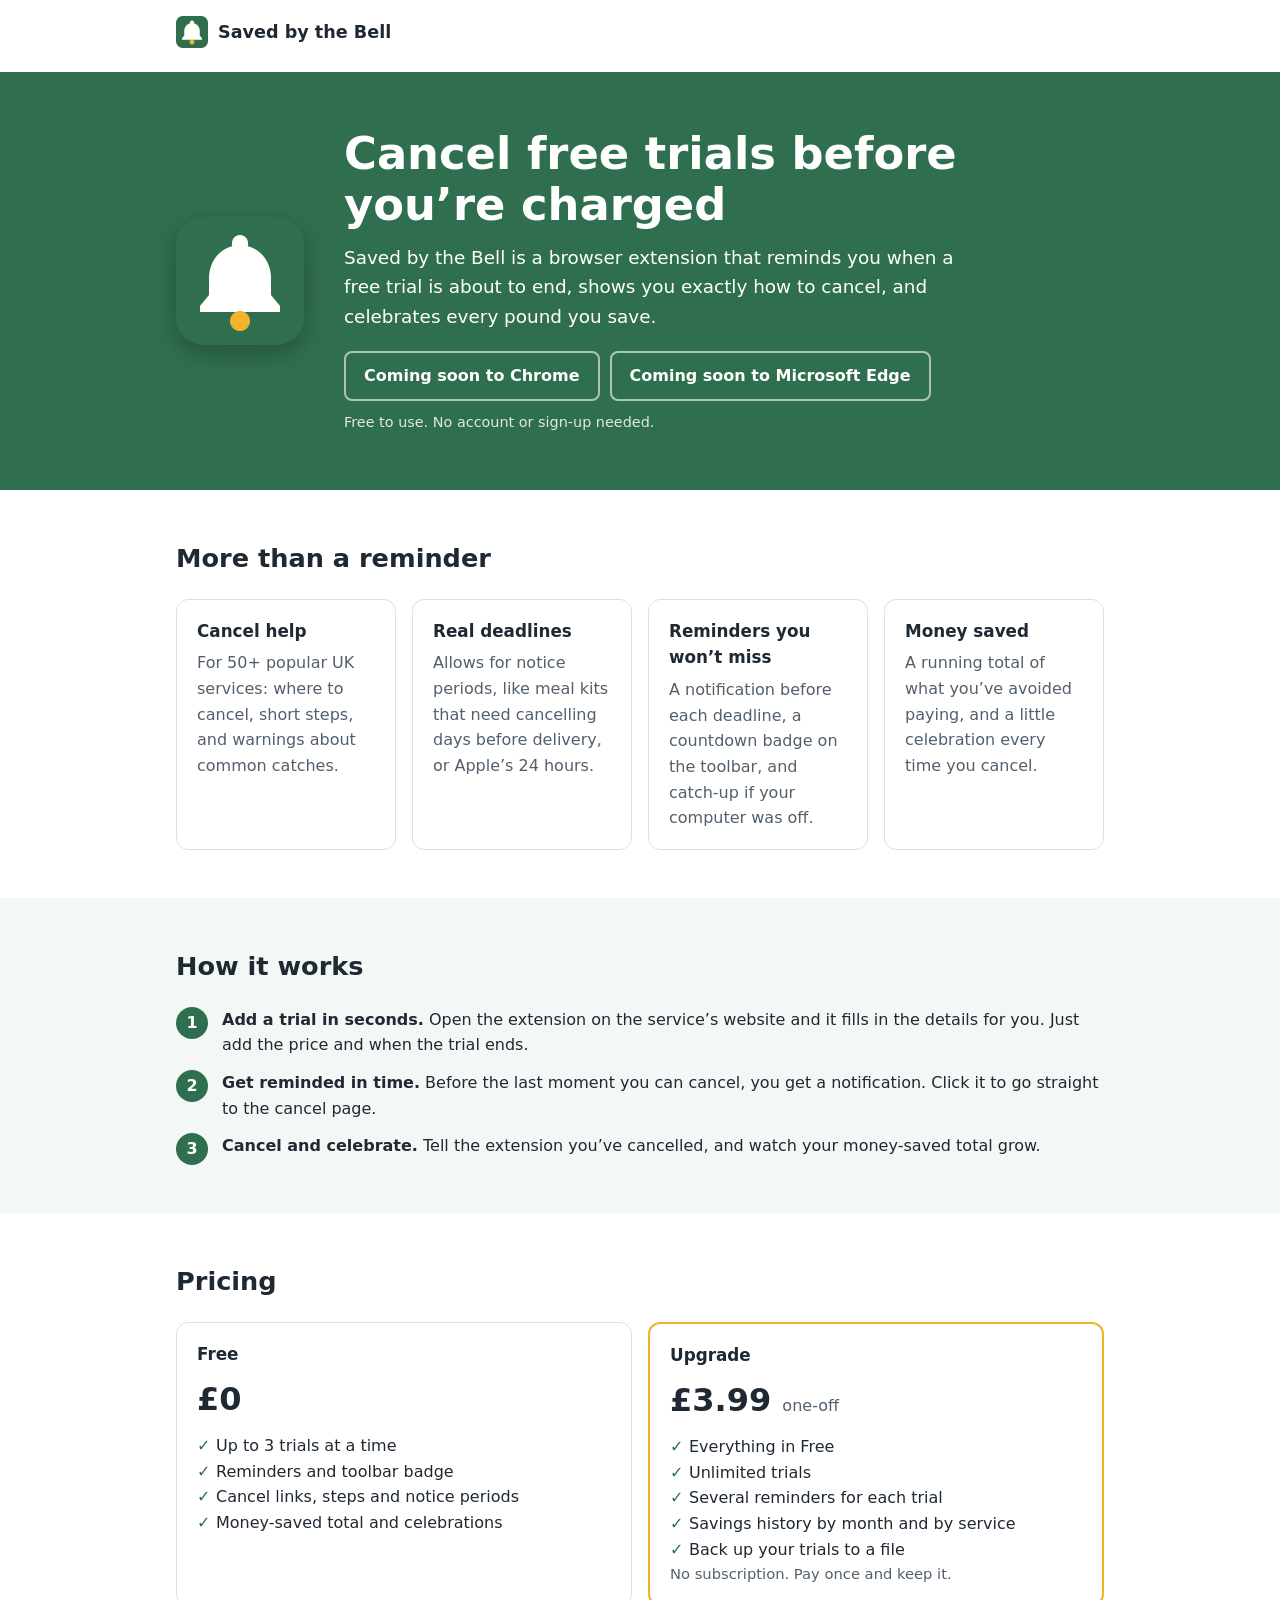
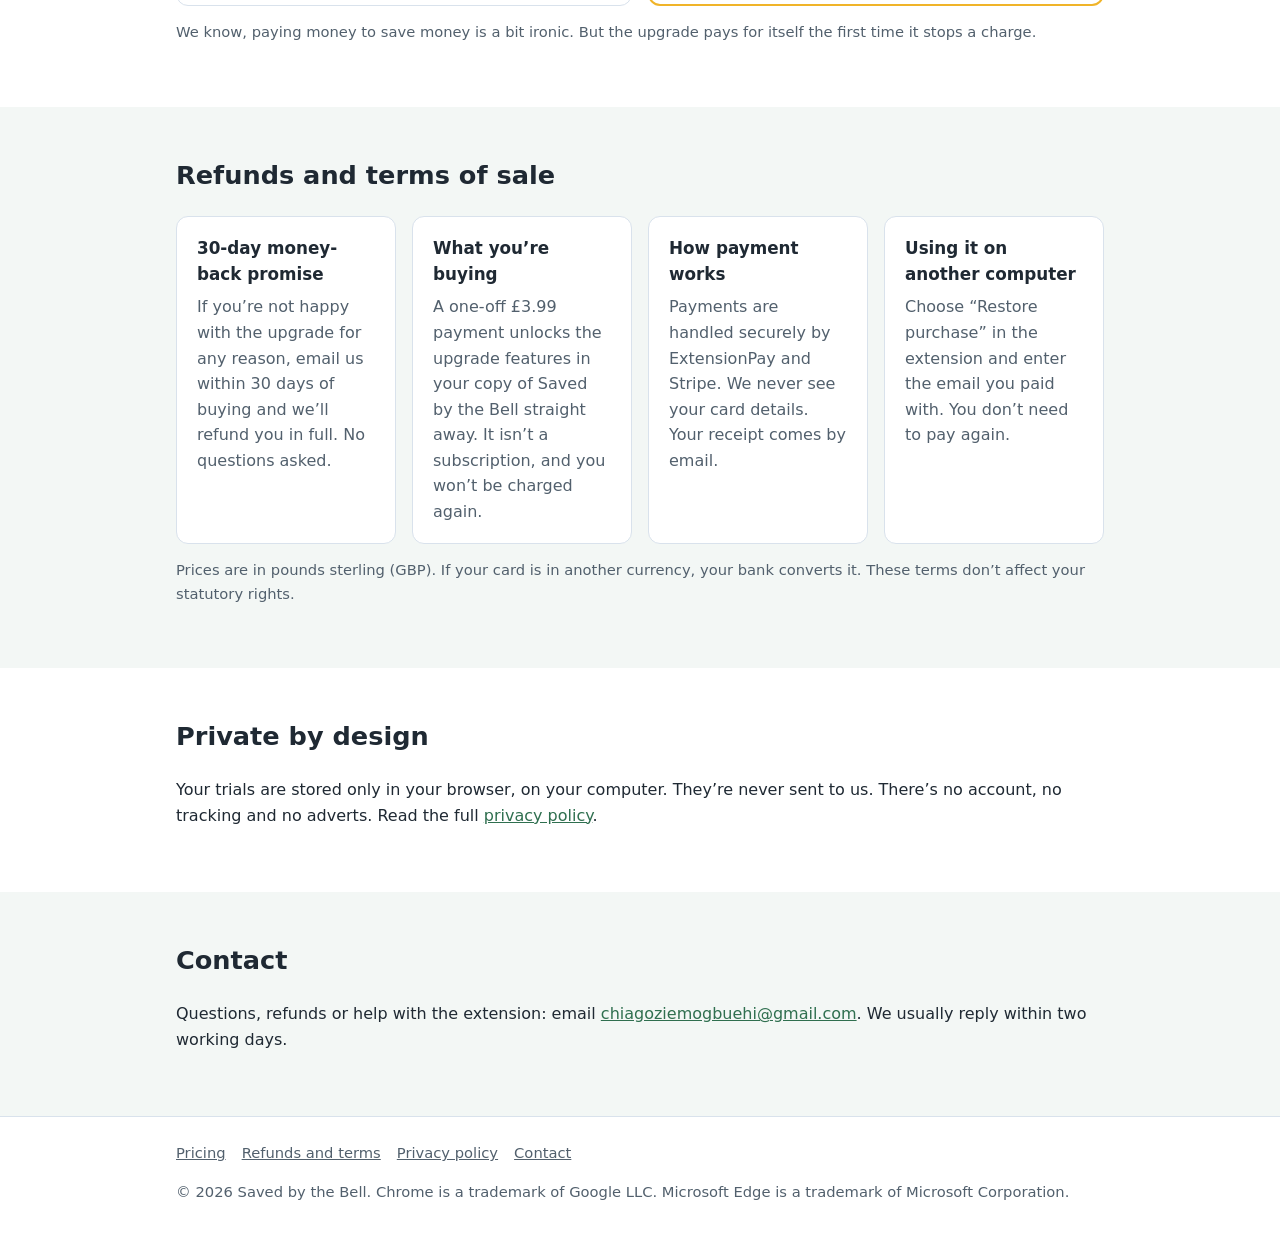
==== index.html @ ee493497 "Add files via upload" ====
<!doctype html>
<html lang="en-GB">
  <head>
    <meta charset="UTF-8" />
    <meta name="viewport" content="width=device-width, initial-scale=1.0" />
    <title>Saved by the Bell: cancel free trials before you're charged</title>
    <meta
      name="description"
      content="A browser extension for Chrome and Edge that helps you cancel free trials before you're charged, with reminders, cancel links and a running total of money saved."
    />
    <link rel="icon" type="image/png" href="favicon-32.png" />
    <link rel="stylesheet" href="style.css" />
  </head>
  <body>
    <header class="site-header">
      <div class="wrap">
        <a class="brand" href="./"><img src="icon-128.png" alt="" />Saved by the Bell</a>
      </div>
    </header>

    <main>
      <div class="hero">
        <div class="wrap hero-inner">
          <img src="icon-128.png" alt="Saved by the Bell icon: a white bell on green" />
          <div>
            <h1>Cancel free trials before you&rsquo;re charged</h1>
            <p>
              Saved by the Bell is a browser extension that reminds you when a free trial is about to end, shows you
              exactly how to cancel, and celebrates every pound you save.
            </p>
            <div class="store-buttons">
              <!-- When the store listings are live, change these to real links (see site/README.md) -->
              <span class="store-button soon">Coming soon to Chrome</span>
              <span class="store-button soon">Coming soon to Microsoft Edge</span>
            </div>
            <p class="note">Free to use. No account or sign-up needed.</p>
          </div>
        </div>
      </div>

      <section>
        <div class="wrap">
          <h2>More than a reminder</h2>
          <div class="grid">
            <div class="card">
              <h3>Cancel help</h3>
              <p>For 50+ popular UK services: where to cancel, short steps, and warnings about common catches.</p>
            </div>
            <div class="card">
              <h3>Real deadlines</h3>
              <p>
                Allows for notice periods, like meal kits that need cancelling days before delivery, or Apple&rsquo;s
                24 hours.
              </p>
            </div>
            <div class="card">
              <h3>Reminders you won&rsquo;t miss</h3>
              <p>A notification before each deadline, a countdown badge on the toolbar, and catch-up if your computer was off.</p>
            </div>
            <div class="card">
              <h3>Money saved</h3>
              <p>A running total of what you&rsquo;ve avoided paying, and a little celebration every time you cancel.</p>
            </div>
          </div>
        </div>
      </section>

      <section class="soft">
        <div class="wrap">
          <h2>How it works</h2>
          <ol class="steps">
            <li>
              <div>
                <strong>Add a trial in seconds.</strong> Open the extension on the service&rsquo;s website and it fills
                in the details for you. Just add the price and when the trial ends.
              </div>
            </li>
            <li>
              <div>
                <strong>Get reminded in time.</strong> Before the last moment you can cancel, you get a notification.
                Click it to go straight to the cancel page.
              </div>
            </li>
            <li>
              <div>
                <strong>Cancel and celebrate.</strong> Tell the extension you&rsquo;ve cancelled, and watch your
                money-saved total grow.
              </div>
            </li>
          </ol>
        </div>
      </section>

      <section id="pricing">
        <div class="wrap">
          <h2>Pricing</h2>
          <div class="grid">
            <div class="card">
              <h3>Free</h3>
              <div class="price">£0</div>
              <ul class="ticks">
                <li>Up to 3 trials at a time</li>
                <li>Reminders and toolbar badge</li>
                <li>Cancel links, steps and notice periods</li>
                <li>Money-saved total and celebrations</li>
              </ul>
            </div>
            <div class="card highlight">
              <h3>Upgrade</h3>
              <div class="price">£3.99 <small>one-off</small></div>
              <ul class="ticks">
                <li>Everything in Free</li>
                <li>Unlimited trials</li>
                <li>Several reminders for each trial</li>
                <li>Savings history by month and by service</li>
                <li>Back up your trials to a file</li>
              </ul>
              <p class="small">No subscription. Pay once and keep it.</p>
            </div>
          </div>
          <p class="small">
            We know, paying money to save money is a bit ironic. But the upgrade pays for itself the first time it stops
            a charge.
          </p>
        </div>
      </section>

      <section class="soft" id="refunds">
        <div class="wrap">
          <h2>Refunds and terms of sale</h2>
          <div class="grid">
            <div class="card">
              <h3>30-day money-back promise</h3>
              <p>
                If you&rsquo;re not happy with the upgrade for any reason, email us within 30 days of buying and
                we&rsquo;ll refund you in full. No questions asked.
              </p>
            </div>
            <div class="card">
              <h3>What you&rsquo;re buying</h3>
              <p>
                A one-off £3.99 payment unlocks the upgrade features in your copy of Saved by the Bell straight away. It
                isn&rsquo;t a subscription, and you won&rsquo;t be charged again.
              </p>
            </div>
            <div class="card">
              <h3>How payment works</h3>
              <p>
                Payments are handled securely by ExtensionPay and Stripe. We never see your card details. Your receipt
                comes by email.
              </p>
            </div>
            <div class="card">
              <h3>Using it on another computer</h3>
              <p>
                Choose &ldquo;Restore purchase&rdquo; in the extension and enter the email you paid with. You don&rsquo;t
                need to pay again.
              </p>
            </div>
          </div>
          <p class="small">
            Prices are in pounds sterling (GBP). If your card is in another currency, your bank converts it. These terms
            don&rsquo;t affect your statutory rights.
          </p>
        </div>
      </section>

      <section id="privacy">
        <div class="wrap">
          <h2>Private by design</h2>
          <p>
            Your trials are stored only in your browser, on your computer. They&rsquo;re never sent to us. There&rsquo;s
            no account, no tracking and no adverts. Read the full <a href="privacy.html">privacy policy</a>.
          </p>
        </div>
      </section>

      <section class="soft" id="contact">
        <div class="wrap">
          <h2>Contact</h2>
          <p>
            Questions, refunds or help with the extension: email
            <a href="mailto:chiagoziemogbuehi@gmail.com">chiagoziemogbuehi@gmail.com</a>. We usually reply within two working days.
          </p>
        </div>
      </section>
    </main>

    <footer class="site-footer">
      <div class="wrap">
        <nav aria-label="Footer">
          <a href="#pricing">Pricing</a>
          <a href="#refunds">Refunds and terms</a>
          <a href="privacy.html">Privacy policy</a>
          <a href="#contact">Contact</a>
        </nav>
        <p>&copy; 2026 Saved by the Bell. Chrome is a trademark of Google LLC. Microsoft Edge is a trademark of Microsoft Corporation.</p>
      </div>
    </footer>
  </body>
</html>
---- style.css ----
/* Saved by the Bell website. Colours match the extension. */
:root {
  --green: #2f6f4f;
  --green-dark: #24573e;
  --amber: #f0b429;
  --text: #1f2933;
  --muted: #52606d;
  --bg: #ffffff;
  --soft: #f3f7f5;
  --card: #ffffff;
  --border: #d9e2ec;
  --on-green: #ffffff;
  --link: #2f6f4f;
  color-scheme: light dark;
}

@media (prefers-color-scheme: dark) {
  :root {
    --text: #e4e7eb;
    --muted: #9aa5b1;
    --bg: #14201a;
    --soft: #1b2a22;
    --card: #1f3028;
    --border: #2f4338;
    --link: #7fd1a6;
  }
}

* {
  box-sizing: border-box;
}

body {
  margin: 0;
  font-family: system-ui, 'Segoe UI', Arial, sans-serif;
  line-height: 1.6;
  color: var(--text);
  background: var(--bg);
}

a {
  color: var(--link);
}

.wrap {
  max-width: 960px;
  margin: 0 auto;
  padding: 0 16px;
}

/* ── Header ── */
.site-header {
  padding: 16px 0;
}

.brand {
  display: inline-flex;
  align-items: center;
  gap: 10px;
  font-weight: 700;
  font-size: 1.1rem;
  color: var(--text);
  text-decoration: none;
}

.brand img {
  width: 32px;
  height: 32px;
}

/* ── Hero ── */
.hero {
  background: var(--green);
  color: var(--on-green);
  padding: 56px 0;
}

.hero-inner {
  display: flex;
  align-items: center;
  gap: 40px;
}

.hero img {
  width: 128px;
  height: 128px;
  flex-shrink: 0;
  border-radius: 28px;
  box-shadow: 0 8px 24px rgba(0, 0, 0, 0.25);
}

.hero h1 {
  font-size: clamp(2rem, 5vw, 2.8rem);
  line-height: 1.15;
  margin: 0 0 12px;
}

.hero p {
  font-size: 1.15rem;
  margin: 0 0 20px;
  max-width: 34em;
}

.store-buttons {
  display: flex;
  flex-wrap: wrap;
  gap: 10px;
}

.store-button {
  display: inline-block;
  padding: 10px 18px;
  border-radius: 8px;
  background: var(--on-green);
  color: var(--green-dark);
  font-weight: 600;
  text-decoration: none;
}

.store-button.soon {
  background: transparent;
  color: var(--on-green);
  border: 2px solid rgba(255, 255, 255, 0.6);
  cursor: default;
}

.hero .note {
  font-size: 0.9rem;
  opacity: 0.85;
  margin: 10px 0 0;
}

/* ── Sections ── */
section {
  padding: 48px 0;
}

section.soft {
  background: var(--soft);
}

h2 {
  font-size: 1.6rem;
  margin: 0 0 20px;
}

.grid {
  display: grid;
  grid-template-columns: repeat(auto-fit, minmax(220px, 1fr));
  gap: 16px;
}

.card {
  background: var(--card);
  border: 1px solid var(--border);
  border-radius: 12px;
  padding: 18px 20px;
}

.card h3 {
  margin: 0 0 6px;
  font-size: 1.05rem;
}

.card p {
  margin: 0;
  color: var(--muted);
}

.steps {
  counter-reset: step;
  list-style: none;
  padding: 0;
  margin: 0;
  display: grid;
  gap: 12px;
}

.steps li {
  counter-increment: step;
  display: flex;
  gap: 14px;
  align-items: flex-start;
}

.steps li::before {
  content: counter(step);
  flex-shrink: 0;
  width: 32px;
  height: 32px;
  border-radius: 50%;
  background: var(--green);
  color: var(--on-green);
  font-weight: 700;
  display: grid;
  place-items: center;
}

/* ── Pricing ── */
.price {
  font-size: 2rem;
  font-weight: 700;
  margin: 4px 0 8px;
}

.price small {
  font-size: 1rem;
  font-weight: 400;
  color: var(--muted);
}

.ticks {
  list-style: none;
  padding: 0;
  margin: 8px 0 0;
}

.ticks li::before {
  content: '✓ ';
  color: var(--green);
  font-weight: 700;
}

@media (prefers-color-scheme: dark) {
  .ticks li::before {
    color: var(--link);
  }
}

.card.highlight {
  border: 2px solid var(--amber);
}

.small {
  font-size: 0.92rem;
  color: var(--muted);
}

/* ── Policy text ── */
.policy h2 {
  font-size: 1.3rem;
  margin-top: 28px;
}

.policy {
  max-width: 46em;
}

/* ── Footer ── */
.site-footer {
  border-top: 1px solid var(--border);
  padding: 24px 0 40px;
  font-size: 0.92rem;
  color: var(--muted);
}

.site-footer a {
  color: var(--muted);
}

.site-footer nav {
  display: flex;
  flex-wrap: wrap;
  gap: 16px;
  margin-bottom: 8px;
}

/* ── Phones ── */
@media (max-width: 640px) {
  .hero {
    padding: 40px 0;
  }

  .hero-inner {
    flex-direction: column;
    align-items: flex-start;
    gap: 20px;
  }

  .hero img {
    width: 88px;
    height: 88px;
    border-radius: 20px;
  }

  section {
    padding: 36px 0;
  }
}
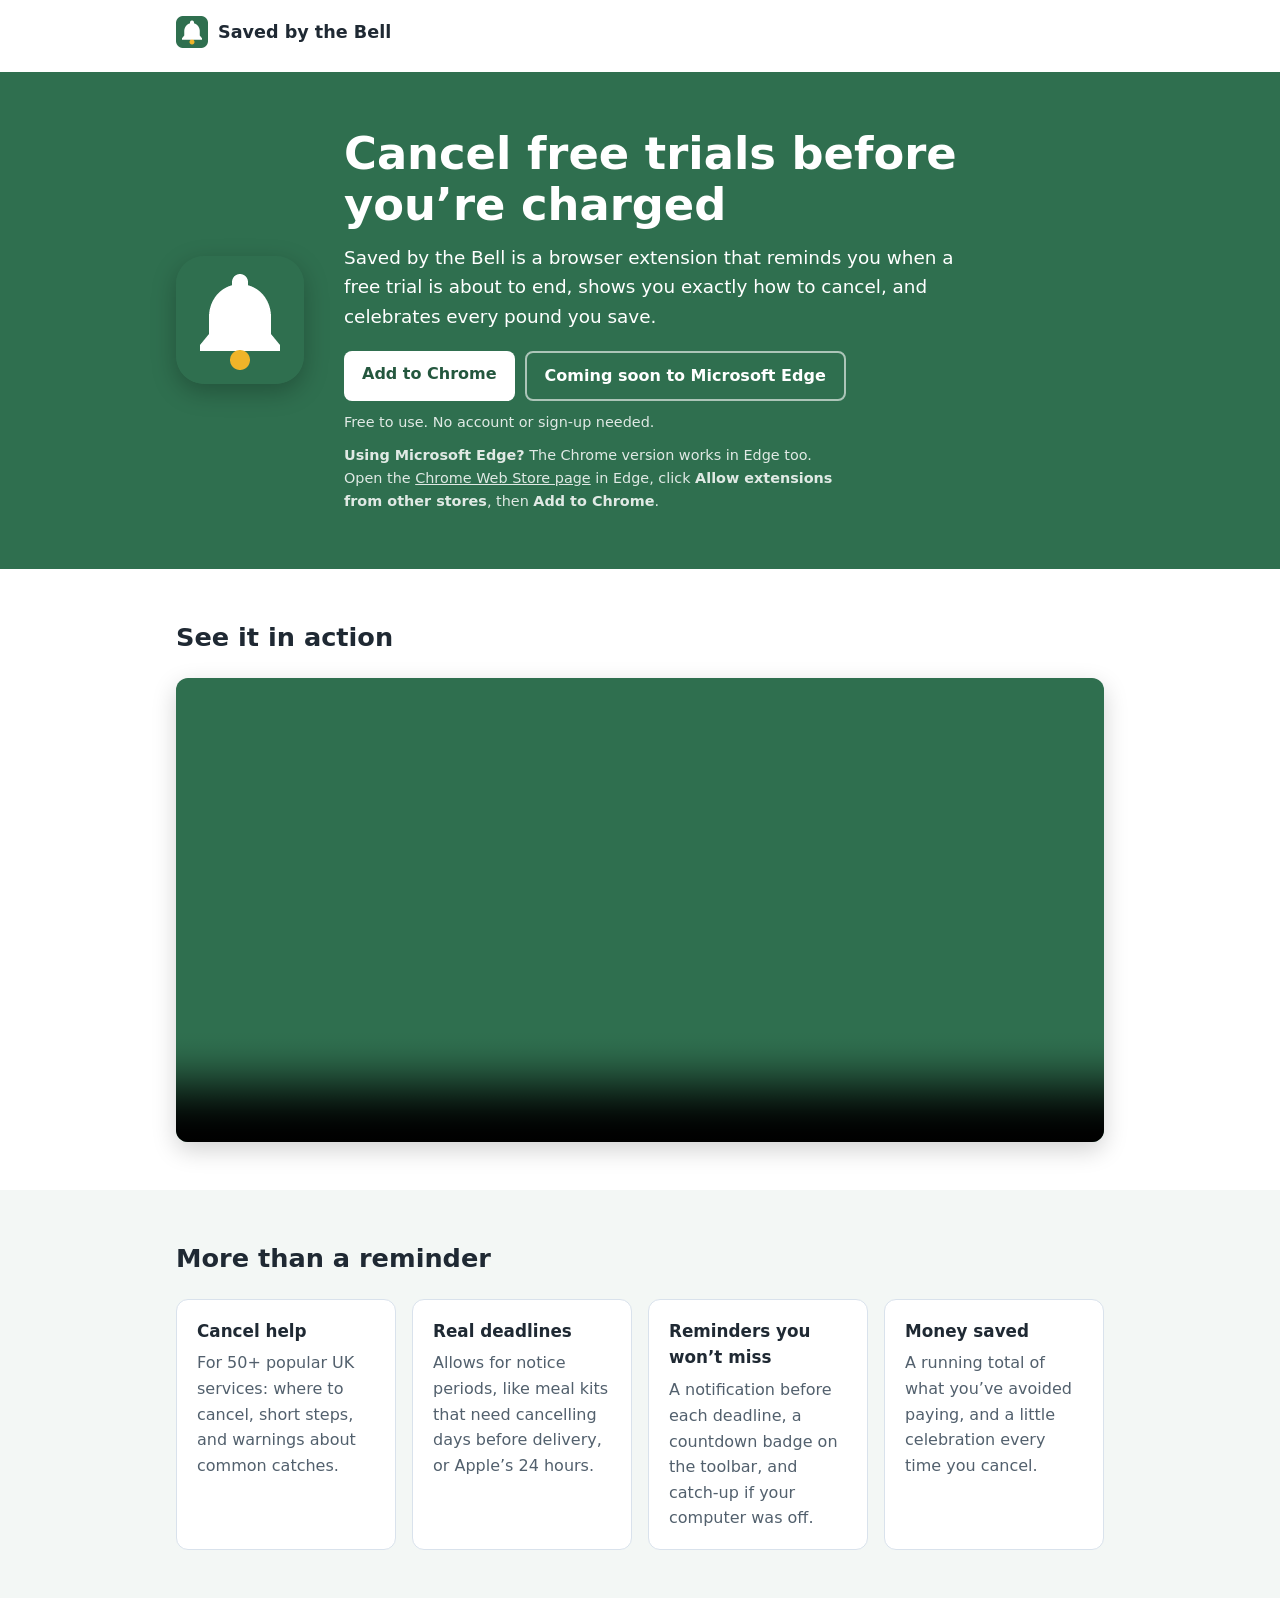
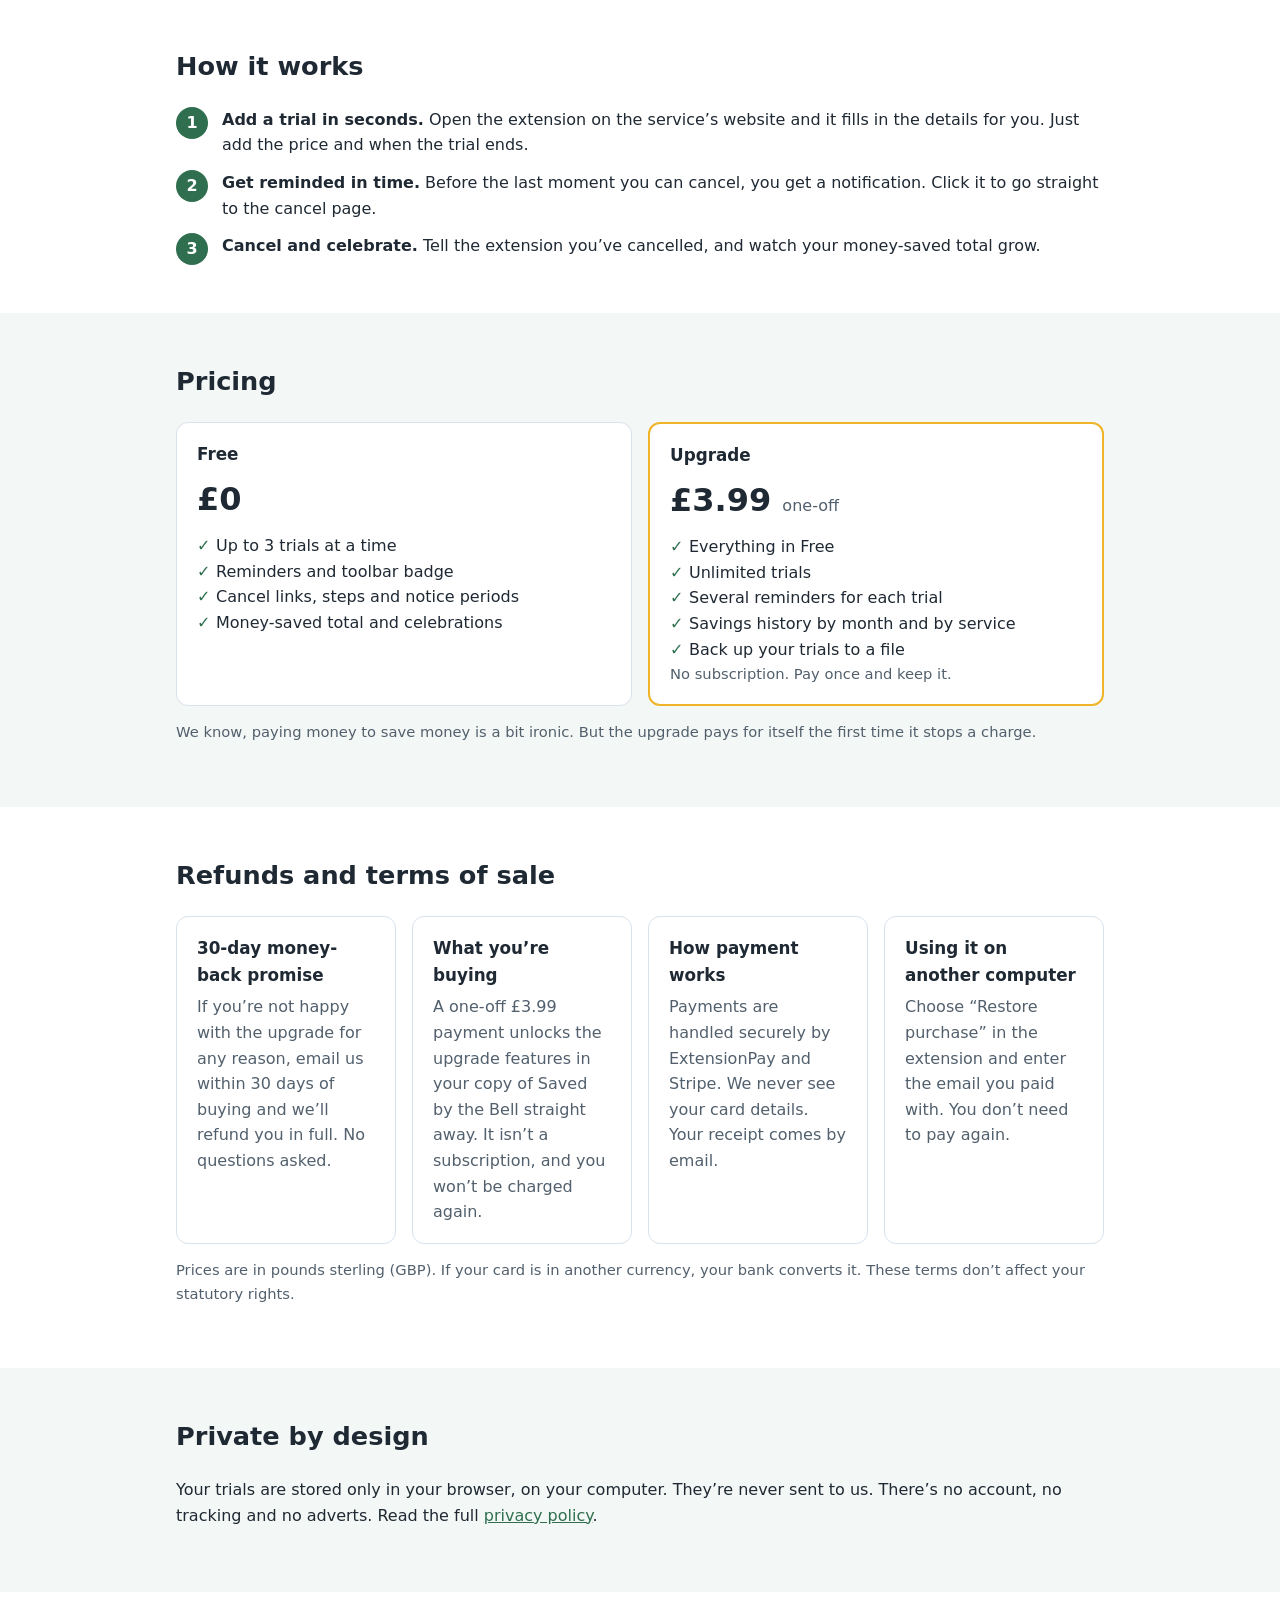
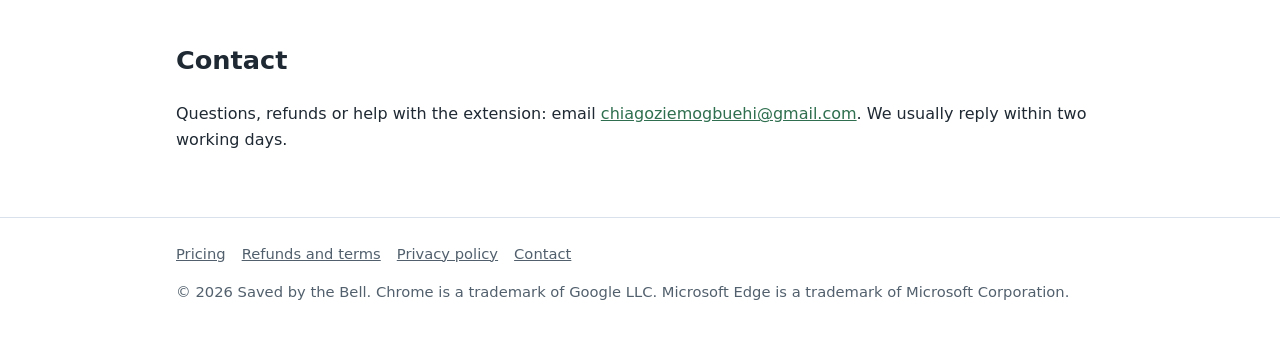
==== commit 5be860ca: "Add files via upload" ====
--- a/index.html
+++ b/index.html
@@ -3,6 +3,7 @@
   <head>
     <meta charset="UTF-8" />
     <meta name="viewport" content="width=device-width, initial-scale=1.0" />
+    <meta name="google-site-verification" content="t8zFUmN8uTdaTGwKkc3_UowrMzNkdQw5_1LrjrcrYtw" />
     <title>Saved by the Bell: cancel free trials before you're charged</title>
     <meta
       name="description"
@@ -29,16 +30,31 @@
               exactly how to cancel, and celebrates every pound you save.
             </p>
             <div class="store-buttons">
-              <!-- When the store listings are live, change these to real links (see site/README.md) -->
-              <span class="store-button soon">Coming soon to Chrome</span>
+              <!-- When the Edge listing is live, change the second one to a real link (see site/README.md) -->
+              <a class="store-button" href="https://chromewebstore.google.com/detail/saved-by-the-bell/bchanogopodljaepofgggighogaohnee">Add to Chrome</a>
               <span class="store-button soon">Coming soon to Microsoft Edge</span>
             </div>
             <p class="note">Free to use. No account or sign-up needed.</p>
+            <p class="note">
+              <strong>Using Microsoft Edge?</strong> The Chrome version works in Edge too. Open the
+              <a href="https://chromewebstore.google.com/detail/saved-by-the-bell/bchanogopodljaepofgggighogaohnee">Chrome Web Store page</a> in Edge, click <strong>Allow extensions from other stores</strong>,
+              then <strong>Add to Chrome</strong>.
+            </p>
           </div>
         </div>
       </div>
 
       <section>
+        <div class="wrap">
+          <h2>See it in action</h2>
+          <video class="promo" controls preload="none" poster="promo-poster.png" width="1920" height="1080">
+            <source src="promo.mp4" type="video/mp4" />
+            Your browser can&rsquo;t play this video. You can <a href="promo.mp4">download it</a> instead.
+          </video>
+        </div>
+      </section>
+
+      <section class="soft">
         <div class="wrap">
           <h2>More than a reminder</h2>
           <div class="grid">
@@ -65,7 +81,7 @@
         </div>
       </section>
 
-      <section class="soft">
+      <section>
         <div class="wrap">
           <h2>How it works</h2>
           <ol class="steps">
@@ -91,7 +107,7 @@
         </div>
       </section>
 
-      <section id="pricing">
+      <section class="soft" id="pricing">
         <div class="wrap">
           <h2>Pricing</h2>
           <div class="grid">
@@ -125,7 +141,7 @@
         </div>
       </section>
 
-      <section class="soft" id="refunds">
+      <section id="refunds">
         <div class="wrap">
           <h2>Refunds and terms of sale</h2>
           <div class="grid">
@@ -165,7 +181,7 @@
         </div>
       </section>
 
-      <section id="privacy">
+      <section class="soft" id="privacy">
         <div class="wrap">
           <h2>Private by design</h2>
           <p>
@@ -175,7 +191,7 @@
         </div>
       </section>
 
-      <section class="soft" id="contact">
+      <section id="contact">
         <div class="wrap">
           <h2>Contact</h2>
           <p>
--- a/style.css
+++ b/style.css
@@ -124,6 +124,20 @@
   cursor: default;
 }
 
+.hero .note a {
+  color: var(--on-green);
+}
+
+/* ── Promo video ── */
+.promo {
+  display: block;
+  width: 100%;
+  height: auto;
+  border-radius: 12px;
+  box-shadow: 0 8px 24px rgba(0, 0, 0, 0.18);
+  background: var(--green);
+}
+
 .hero .note {
   font-size: 0.9rem;
   opacity: 0.85;
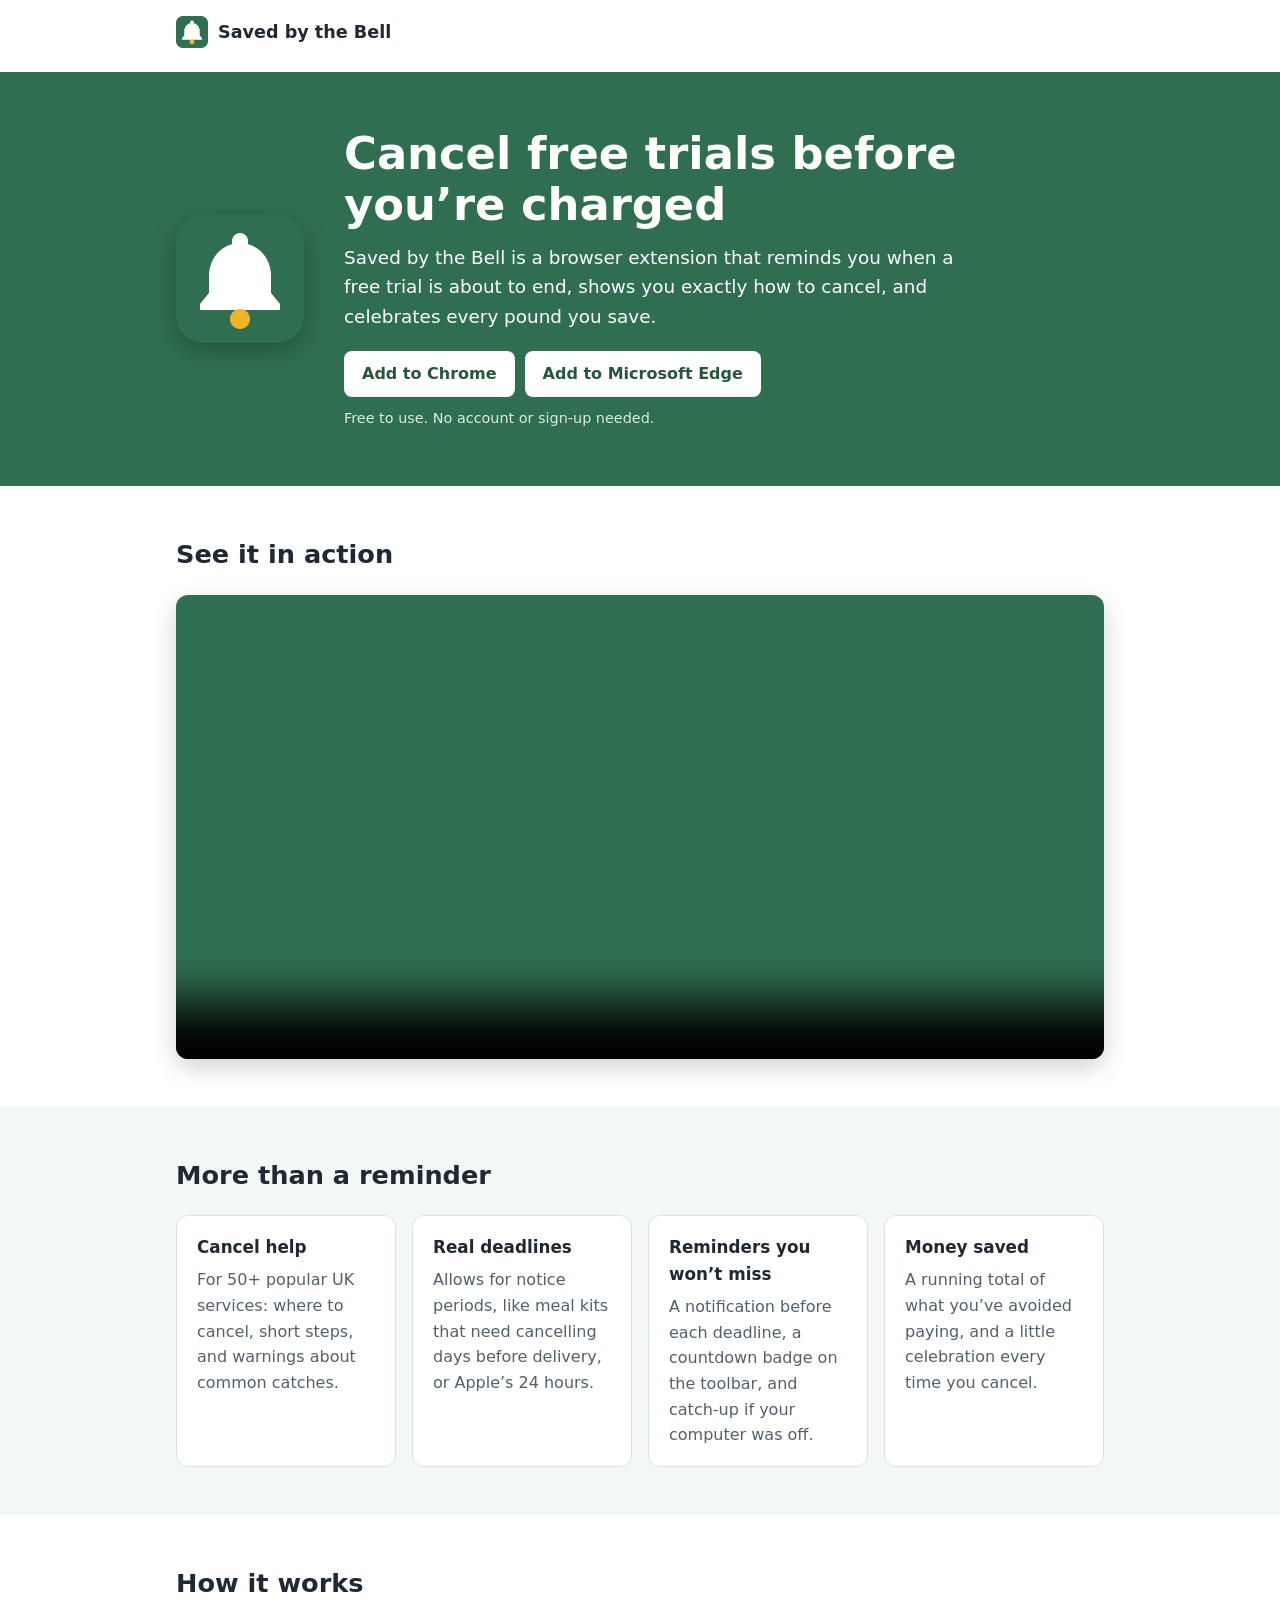
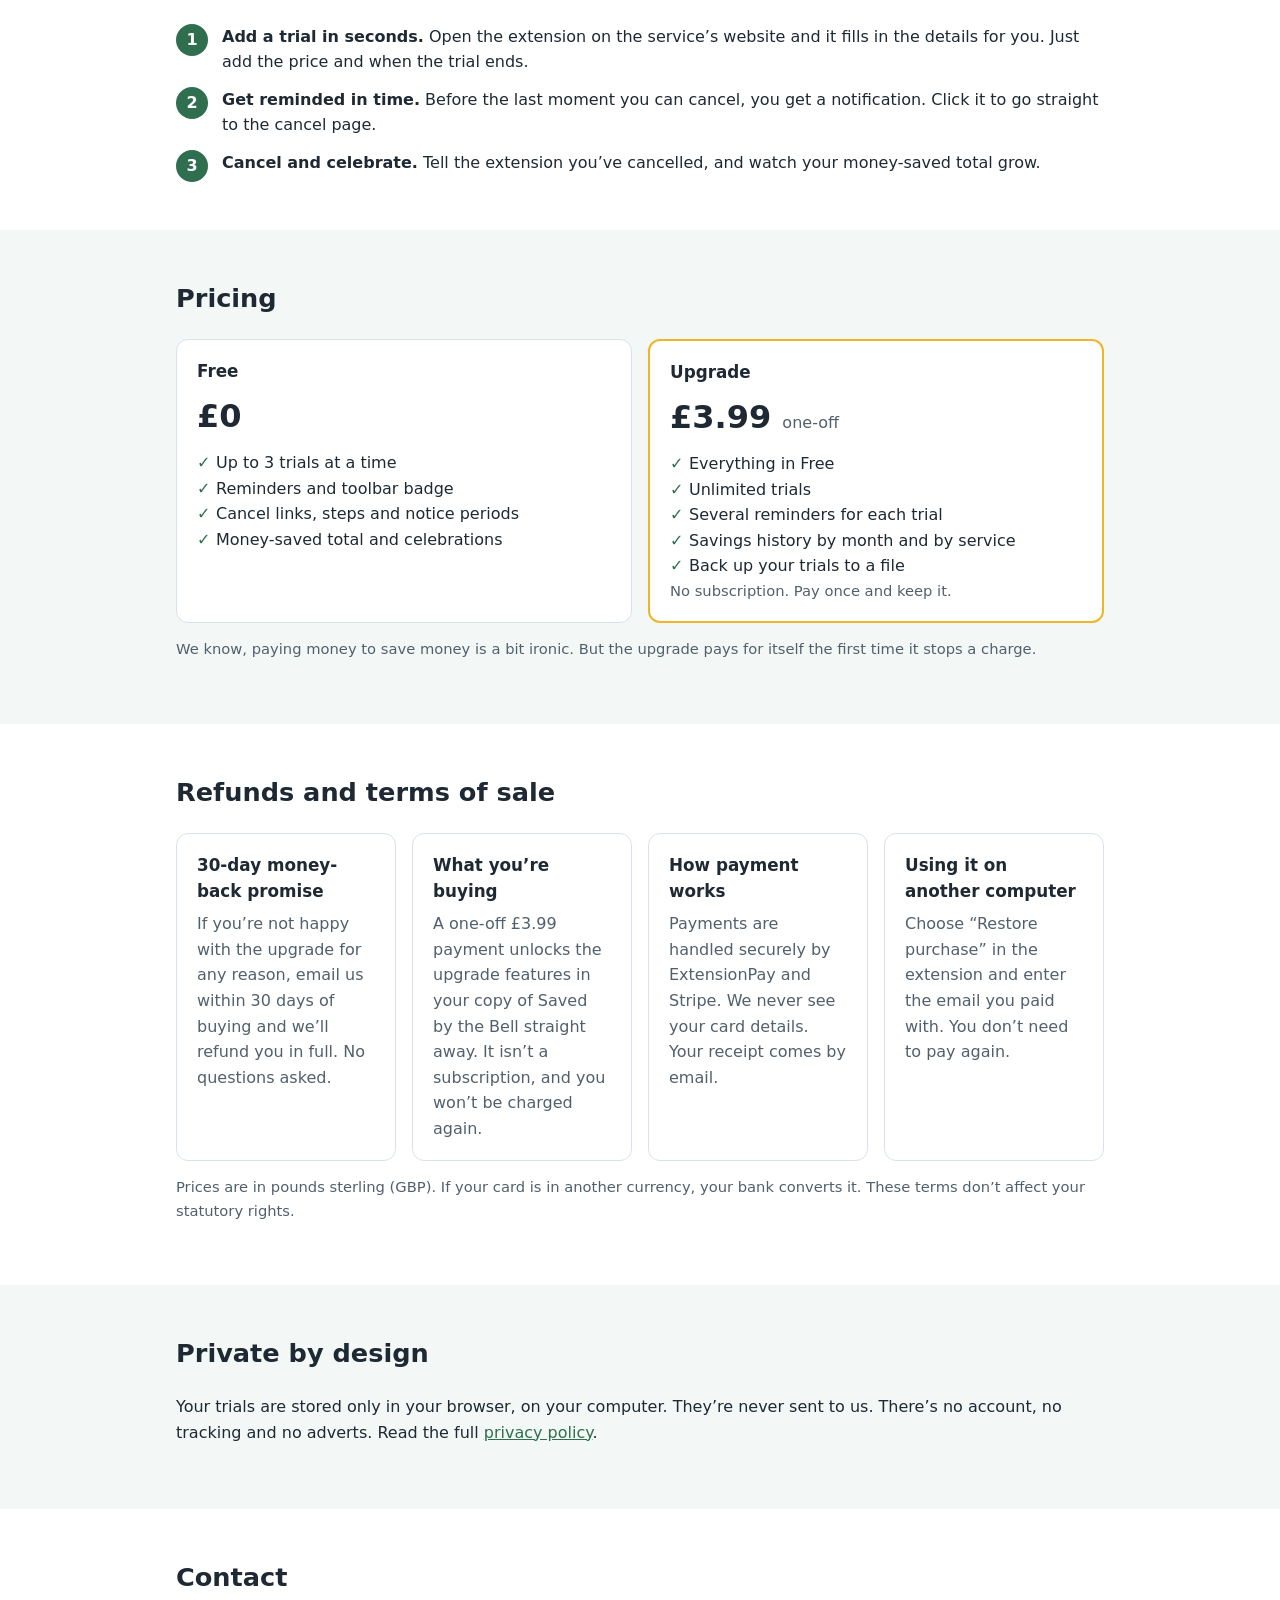
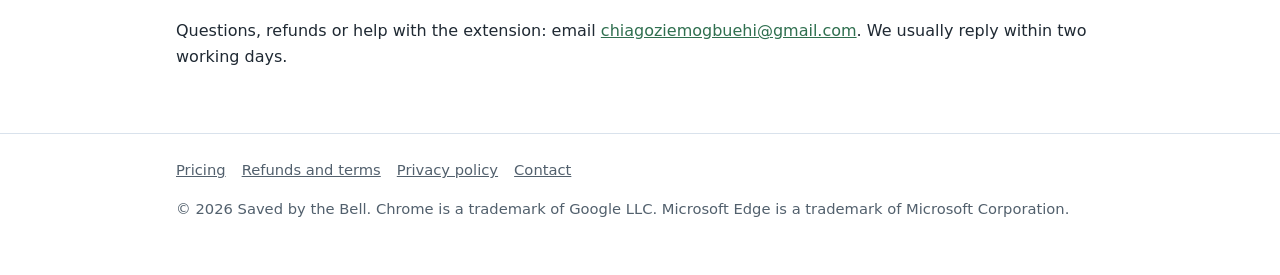
==== commit 1652e3fb: "Add files via upload" ====
--- a/index.html
+++ b/index.html
@@ -30,16 +30,10 @@
               exactly how to cancel, and celebrates every pound you save.
             </p>
             <div class="store-buttons">
-              <!-- When the Edge listing is live, change the second one to a real link (see site/README.md) -->
               <a class="store-button" href="https://chromewebstore.google.com/detail/saved-by-the-bell/bchanogopodljaepofgggighogaohnee">Add to Chrome</a>
-              <span class="store-button soon">Coming soon to Microsoft Edge</span>
+              <a class="store-button" href="https://microsoftedge.microsoft.com/addons/detail/gejphjkmmogmmjdpdjgdkbckbbofodee">Add to Microsoft Edge</a>
             </div>
             <p class="note">Free to use. No account or sign-up needed.</p>
-            <p class="note">
-              <strong>Using Microsoft Edge?</strong> The Chrome version works in Edge too. Open the
-              <a href="https://chromewebstore.google.com/detail/saved-by-the-bell/bchanogopodljaepofgggighogaohnee">Chrome Web Store page</a> in Edge, click <strong>Allow extensions from other stores</strong>,
-              then <strong>Add to Chrome</strong>.
-            </p>
           </div>
         </div>
       </div>
